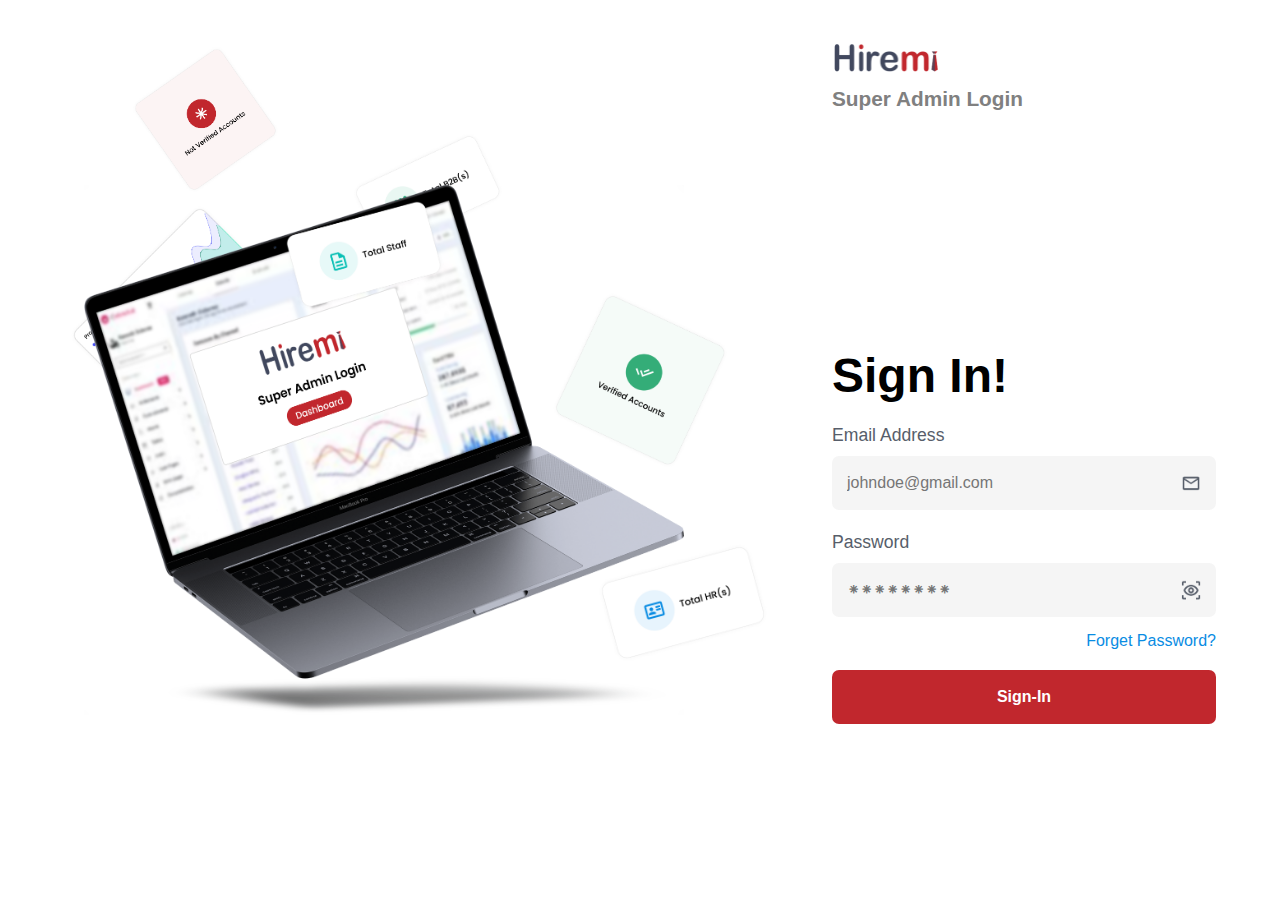
==== 01_landing-page/index.html @ 4dbcbbfd "commit again" ====
<!DOCTYPE html>
<html lang="en">

<head>
    <meta charset="UTF-8">
    <meta name="viewport" content="width=device-width, initial-scale=1.0">
    <title>Document</title>
    <link rel="stylesheet" href="style.css">
</head>

<body>
    <section id="Landing-page">
        <div class="Landing-page-container">
            <div class="landing-page-wrap-img-container">

                <div class="Landing-page-img-container">
                    <img src="images/landing-page-desktop.png" alt="">
                </div>

                <div class="down-circle-image-container">
                    <img src="images/image-1.png" alt="">
                    <img src="images/image-2.png" alt="">
                    <img src="images/image-3.png" alt="">
                    <img src="images/image-6.png" alt="">
                    <img src="images/image-5.png" alt="">
                    <img src="images/image-4.png" alt="">
                </div>

            </div>


            <div id="sign-in-page">
                <div class="sign-in-page-content">

                    <div class="logo">
                        <img src="images/hiremi-logo.png" alt="Logo">
                        <p>Super Admin Login</p>
                    </div>

                    <div class="form-container">
                        <h1>Sign In!</h1>
                        <form>
                            <div class="input-container">
                                <p>Email Address</p>
                                <div class="input">
                                    <input type="email" id="user-email" placeholder="johndoe@gmail.com" name="email">
                                    <img src="images/mail.png" alt="">
                                </div>
                            </div>

                            <div class="input-container">
                                <p>Password</p>
                                <div class="input">
                                    <input type="password" id="user-password" placeholder="⁕⁕⁕⁕⁕⁕⁕⁕" name="password">
                                    <img src="images/eye_tracking.png" alt="">
                                </div>
                            </div>

                            <a href="" id="forget-pass">Forget Password?</a>

                            <button id="sign-in-btn">Sign-In</button>
                        </form>
                    </div>
                </div>
            </div>
        </div>
    </section>

</body>

</html>
---- 01_landing-page/style.css ----
* {
    margin: 0;
    padding: 0;
    box-sizing: border-box;
}

body {
    max-width: 100vw;
    overflow-x: hidden;
    overflow-y: hidden;
}


.Landing-page-container {
    max-width: 100vw;
    height: 100vh;
    display: flex;
    align-items: center;
    justify-content: space-between;
}

.landing-page-wrap-img-container {
    min-width: 60%;
    height: 100%;
    position: relative;

}

/* .up-circle-image-container {
    position: absolute;
} */

@keyframes rotateImg {
    0% {
        transform: rotate(0deg);
    }

    50% {
        transform: rotate(10deg);
    }

    100% {
        transform: rotate(0deg);
    }
}

.down-circle-image-container {
    min-width: 100%;
    position: absolute;
    top: 50%;
}

.up-circle-image-container img {
    width: 250px;
}

.down-circle-image-container img {
    width: 150px;
}

.down-circle-image-container {
    transform-origin: center;
    animation: rotateImg 2s infinite alternate ease-in-out;
    /* z-index: -3; */
}

@keyframes rotateImg {
    0% {
        transform: rotate(10deg);
    }

    100% {
        transform: rotate(0);
    }

    /* 100% {
        transform: rotate(10deg);
    } */

}

.down-circle-image-container img:nth-child(1) {
    width: 200px;
    position: absolute;
    top: -250px;
    left: 65px;
    z-index: 5;
}

.down-circle-image-container img:nth-child(2) {
    width: 155px;
    position: absolute;
    top: -320px;
    left: 350px;
    z-index: 5;

}

.down-circle-image-container :nth-child(3) {
    width: 180px;
    position: absolute;
    top: -160px;
    left: 550px;
    z-index: 5;
}

.down-circle-image-container img:nth-child(4) {
    width: 150px;
    position: fixed;
    top: 44px;
    left: 130px;
    z-index: 15;
}

.down-circle-image-container img:nth-child(5) {
    position: fixed;
    width: 167px;
    top: 195px;
    left: 280px;
    z-index: 15;

}

.down-circle-image-container :nth-child(6) {
    position: absolute;
    width: 176px;
    top: 90px;
    left: 595px;
}

.Landing-page-img-container {
    min-width: 100%;
    height: 100%;
    display: flex;
    align-items: center;
    justify-content: center;
    background-color: transparent;
    position: absolute;
}

.Landing-page-img-container img {
    width: 600px;
    position: fixed;
    animation: updown 1.5s alternate ease-in-out infinite;
    z-index: 10;
}

@keyframes updown {
    0% {
        transform: translateY(-10px);
    }

    100% {
        transform: translateY(10px);
    }
}

#sign-in-page {
    min-width: 40%;
    min-height: 100%;
    display: flex;
    align-items: baseline;
    justify-content: center;
}

.sign-in-page-content {
    margin-top: 40px;
    width: 75%;
    min-height: 76vh;

    display: flex;
    align-items: baseline;
    justify-content: space-between;
    flex-direction: column;
}

.logo img {
    width: 106px;
    margin: 0px 0px 5px 0px;
}

.logo p {
    font-size: 1.3rem;
    font-family: Arial, Helvetica, sans-serif;
    font-weight: 600;
    color: #808080;
}


.form-container {
    width: 100%;
    font-family: Arial, Helvetica, sans-serif;
}

.form-container h1 {
    font-family: Arial, Helvetica, sans-serif;
    font-size: 3rem;
}

.input-container p {
    font-size: 1.1rem;
    color: #575E6A;
    font-weight: 500;
}

.input-container {
    margin-top: 22px;
}

.input {
    width: 100%;
    height: 54px;
    background-color: #F5F5F5;
    border-radius: 7px;
    display: flex;
    align-items: center;
    justify-content: space-between;
    margin-top: 10px;


}

.input input {
    width: 90%;
    height: 100%;
    border-radius: 7px;
    background-color: transparent;
    border: none;
    font-size: 16px;
    padding: 0px 15px;
    outline: none;
}

.input img {
    width: 20px;
    margin-right: 15px;
    cursor: pointer;
}

#forget-pass {
    display: block;
    text-align: end;
    margin-top: 15px;
    color: #098CE3;
    text-decoration: none;
    font-size: 1rem;
    font-weight: 500;
}

#sign-in-btn {
    margin-top: 20px;
    width: 100%;
    background-color: #C1272D;
    font-size: 16px;
    font-weight: 600;
    color: white;
    border: none;
    padding: 18px 0px;
    border-radius: 7px;
    cursor: pointer;
    transition: all .3s ease-in;
}

#sign-in-btn:hover {
    outline: 2px solid #C1272D;
    background-color: transparent;
    color: #C1272D;
}
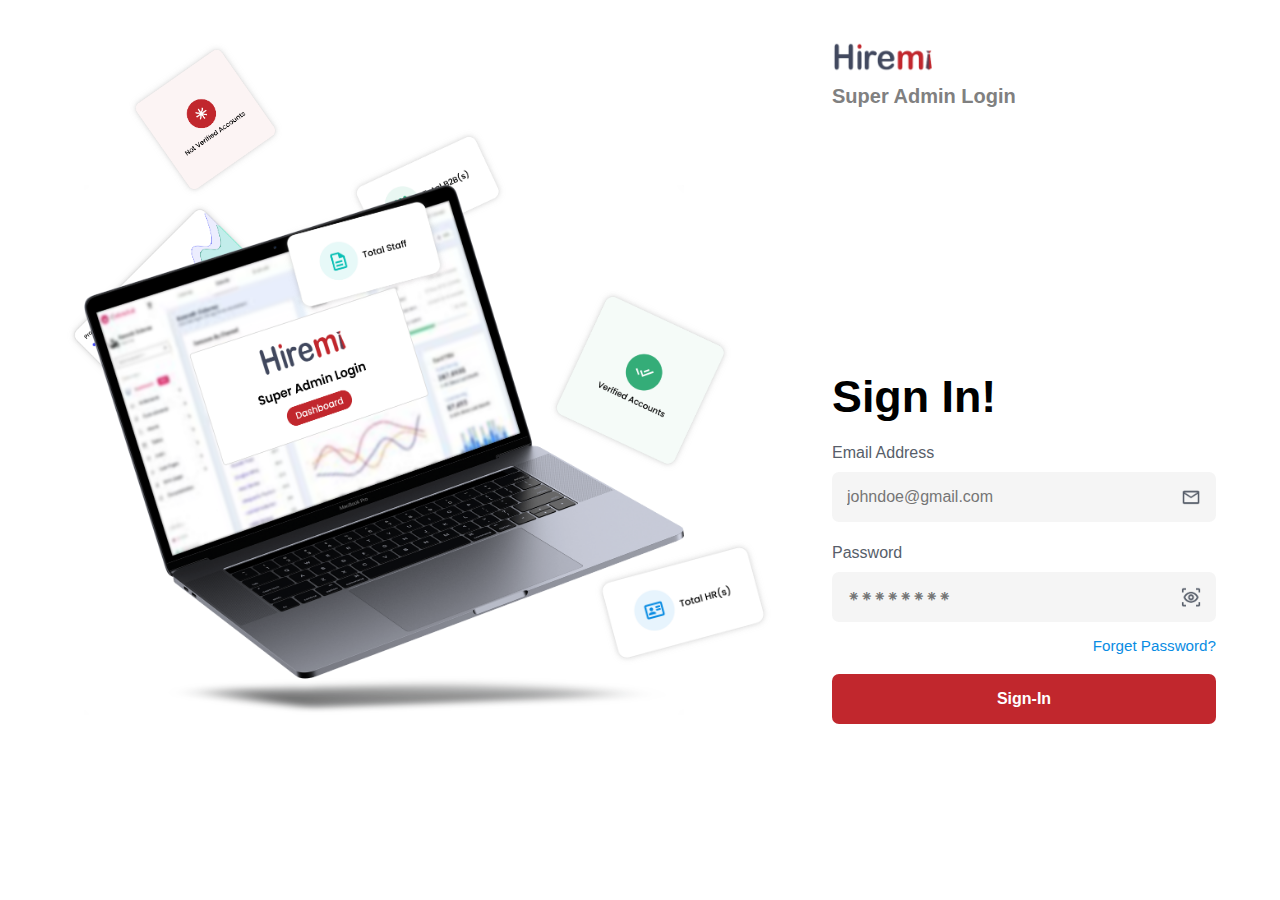
==== commit 70d4483b: "otp problem is solved now" ====
--- a/01_landing-page/index.html
+++ b/01_landing-page/index.html
@@ -25,7 +25,6 @@
                     <img src="images/image-5.png" alt="">
                     <img src="images/image-4.png" alt="">
                 </div>
-
             </div>
 
 
--- a/01_landing-page/style.css
+++ b/01_landing-page/style.css
@@ -26,23 +26,6 @@
 
 }
 
-/* .up-circle-image-container {
-    position: absolute;
-} */
-
-@keyframes rotateImg {
-    0% {
-        transform: rotate(0deg);
-    }
-
-    50% {
-        transform: rotate(10deg);
-    }
-
-    100% {
-        transform: rotate(0deg);
-    }
-}
 
 .down-circle-image-container {
     min-width: 100%;
@@ -56,12 +39,13 @@
 
 .down-circle-image-container img {
     width: 150px;
-}
+    filter: drop-shadow(0px 0px 3px rgba(128, 128, 128, 0.253));
+}
+
 
 .down-circle-image-container {
     transform-origin: center;
     animation: rotateImg 2s infinite alternate ease-in-out;
-    /* z-index: -3; */
 }
 
 @keyframes rotateImg {
@@ -72,10 +56,6 @@
     100% {
         transform: rotate(0);
     }
-
-    /* 100% {
-        transform: rotate(10deg);
-    } */
 
 }
 
@@ -126,6 +106,7 @@
     width: 176px;
     top: 90px;
     left: 595px;
+    z-index: ;
 }
 
 .Landing-page-img-container {
@@ -141,8 +122,9 @@
 .Landing-page-img-container img {
     width: 600px;
     position: fixed;
-    animation: updown 1.5s alternate ease-in-out infinite;
+    animation: updown 2s alternate ease-in-out infinite;
     z-index: 10;
+
 }
 
 @keyframes updown {
@@ -172,15 +154,16 @@
     align-items: baseline;
     justify-content: space-between;
     flex-direction: column;
+    /* background-color: gray; */
 }
 
 .logo img {
-    width: 106px;
+    width: 100px;
     margin: 0px 0px 5px 0px;
 }
 
 .logo p {
-    font-size: 1.3rem;
+    font-size: 1.25rem;
     font-family: Arial, Helvetica, sans-serif;
     font-weight: 600;
     color: #808080;
@@ -194,11 +177,11 @@
 
 .form-container h1 {
     font-family: Arial, Helvetica, sans-serif;
-    font-size: 3rem;
+    font-size: 2.8rem;
 }
 
 .input-container p {
-    font-size: 1.1rem;
+    font-size: 1rem;
     color: #575E6A;
     font-weight: 500;
 }
@@ -209,15 +192,13 @@
 
 .input {
     width: 100%;
-    height: 54px;
+    height: 50px;
     background-color: #F5F5F5;
     border-radius: 7px;
     display: flex;
     align-items: center;
     justify-content: space-between;
     margin-top: 10px;
-
-
 }
 
 .input input {
@@ -229,6 +210,7 @@
     font-size: 16px;
     padding: 0px 15px;
     outline: none;
+
 }
 
 .input img {
@@ -243,7 +225,7 @@
     margin-top: 15px;
     color: #098CE3;
     text-decoration: none;
-    font-size: 1rem;
+    font-size: 0.95rem;
     font-weight: 500;
 }
 
@@ -255,7 +237,7 @@
     font-weight: 600;
     color: white;
     border: none;
-    padding: 18px 0px;
+    padding: 16px 0px;
     border-radius: 7px;
     cursor: pointer;
     transition: all .3s ease-in;
